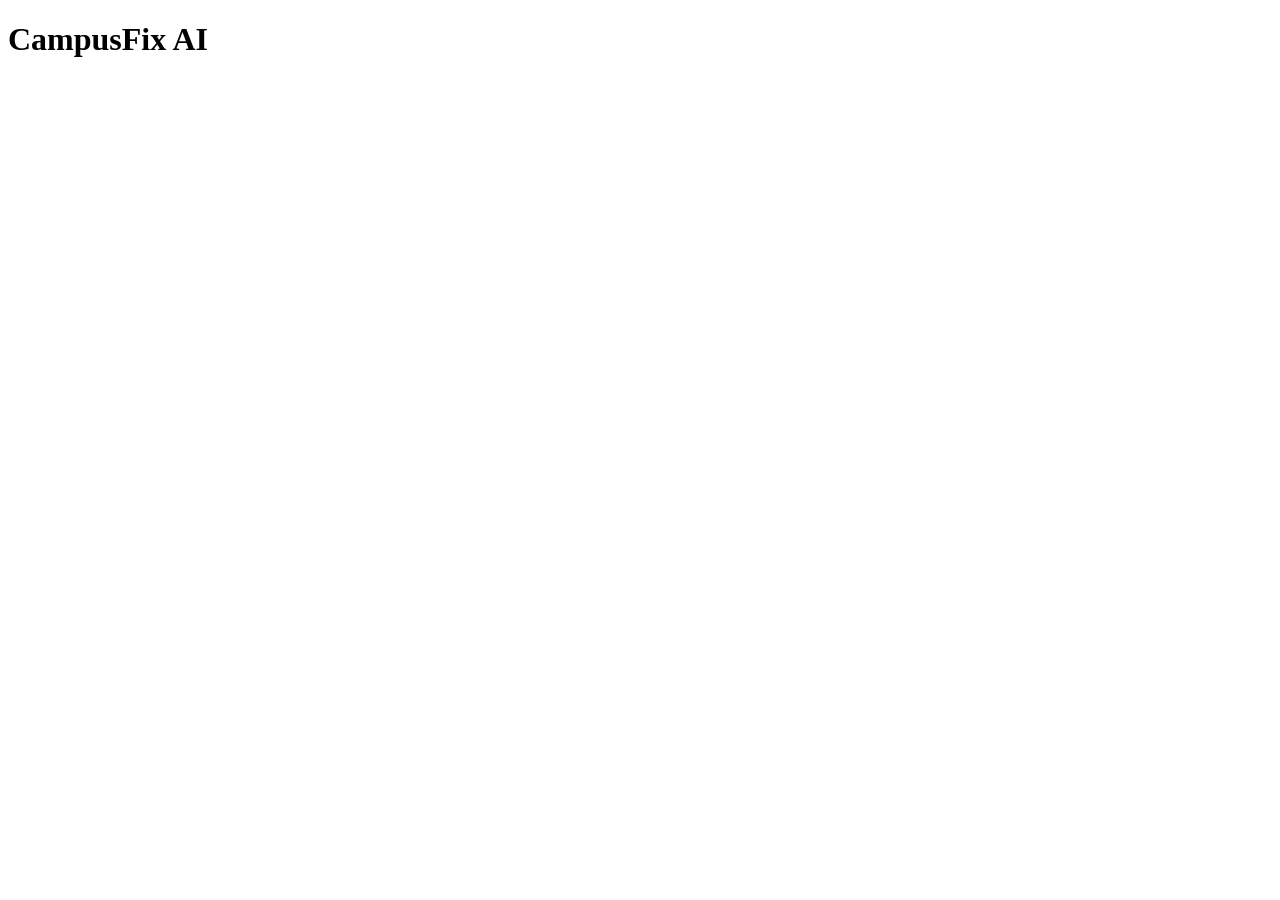
==== index.html @ f829cde6 "Initial folder structure" ====
<!DOCTYPE html>
<html lang="en">
<head>
    <meta charset="UTF-8">
    <meta name="viewport" content="width=device-width, initial-scale=1.0">
    <title>Document</title>
</head>
<body>
    <h1>CampusFix AI</h1>
</body>
</html>
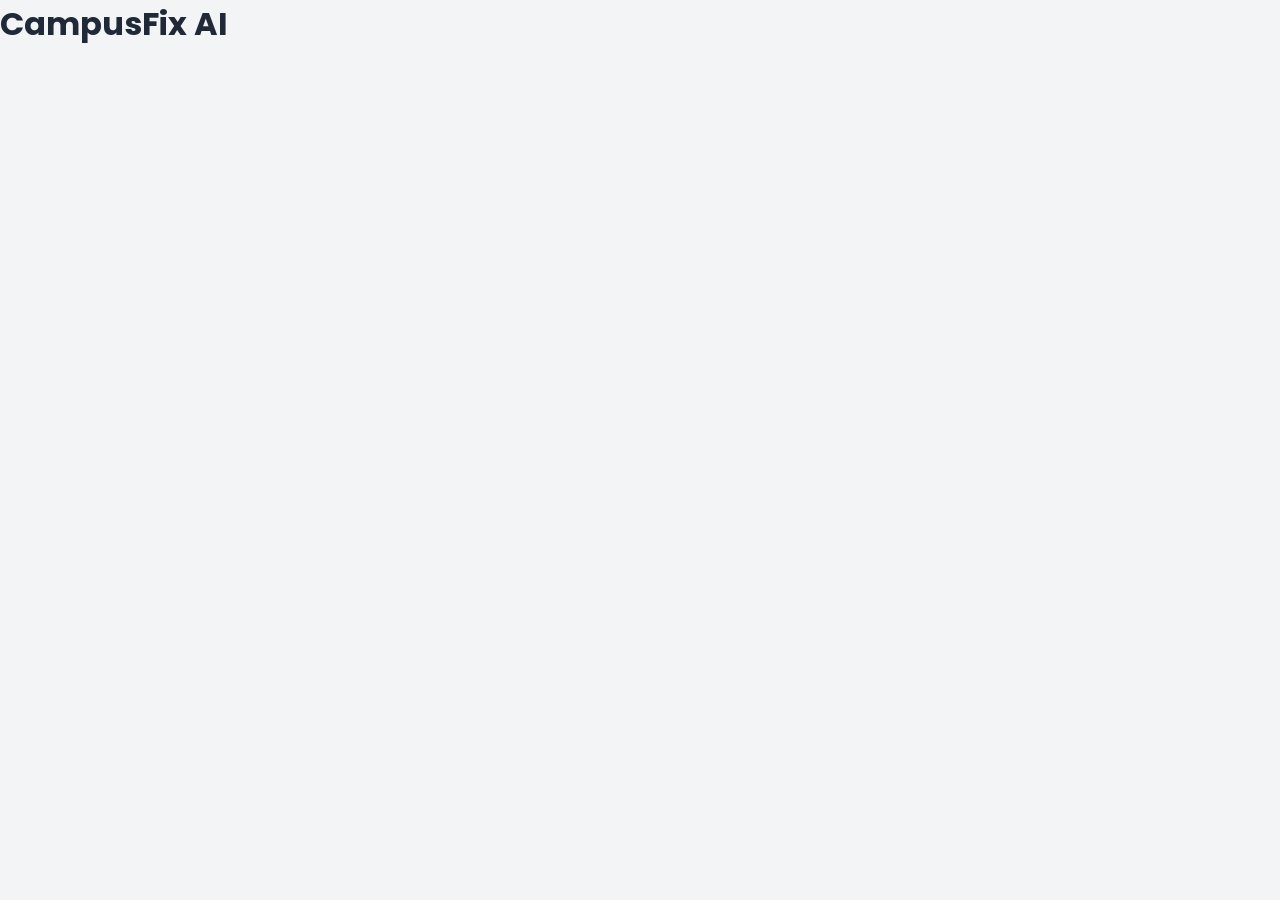
==== commit 30e432f8: "Add design base and font" ====
--- a/index.html
+++ b/index.html
@@ -3,7 +3,10 @@
 <head>
     <meta charset="UTF-8">
     <meta name="viewport" content="width=device-width, initial-scale=1.0">
-    <title>Document</title>
+    <title>CampusFix AI</title>
+    <link rel="preconnect" href="https://fonts.googleapis.com">
+<link href="https://fonts.googleapis.com/css2?family=Poppins:wght@400;500;600&display=swap" rel="stylesheet">
+<link rel="stylesheet" href="css/style.css">
 </head>
 <body>
     <h1>CampusFix AI</h1>
--- a/css/style.css
+++ b/css/style.css
@@ -0,0 +1,23 @@
+:root {
+  --primary: #2563eb;
+  --primary-dark: #1d4ed8;
+  --open: #f59e0b;
+  --progress: #3b82f6;
+  --resolved: #16a34a;
+  --critical: #dc2626;
+  --bg: #f3f4f6;
+  --text: #1f2937;
+  --white: #ffffff;
+}
+
+* {
+  margin: 0;
+  padding: 0;
+  box-sizing: border-box;
+}
+
+body {
+  font-family: 'Poppins', sans-serif;
+  background: var(--bg);
+  color: var(--text);
+}
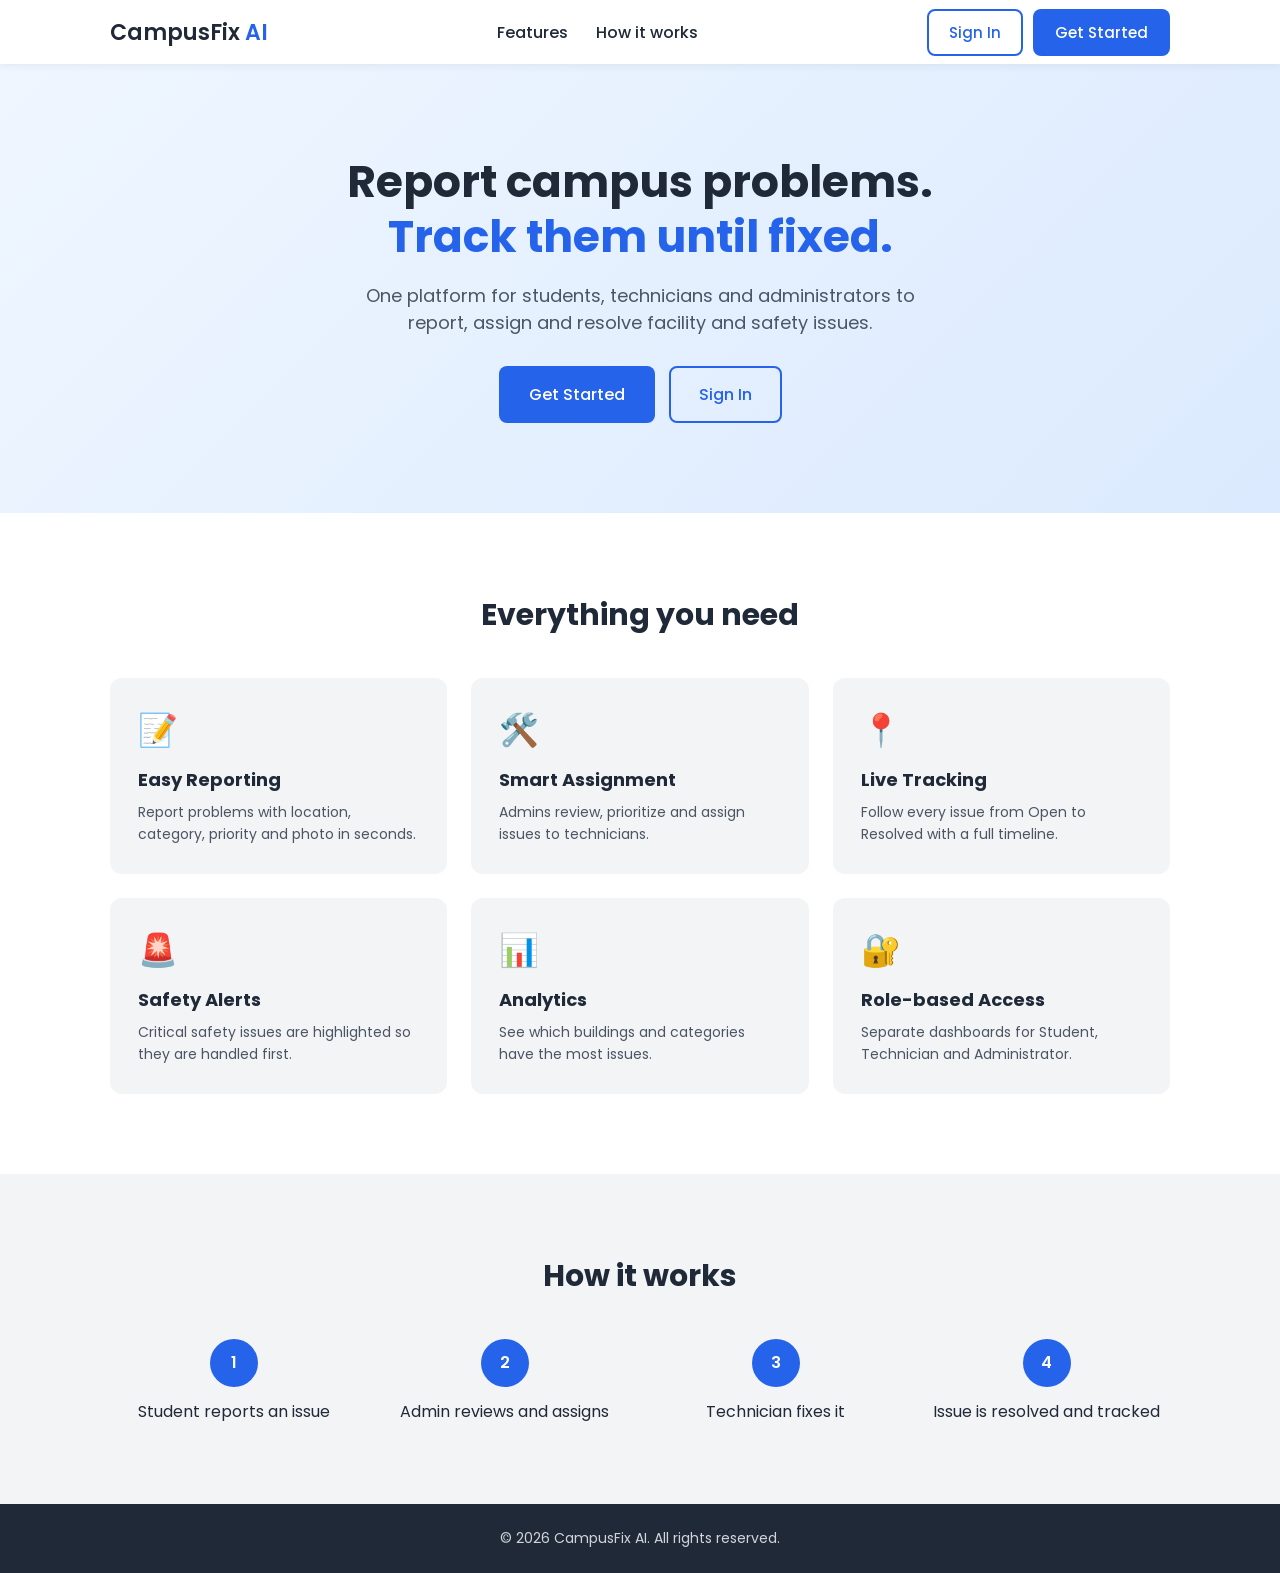
==== commit 7f7e0752: "Add landing page" ====
--- a/index.html
+++ b/index.html
@@ -9,6 +9,58 @@
 <link rel="stylesheet" href="css/style.css">
 </head>
 <body>
-    <h1>CampusFix AI</h1>
+    <header class="navbar">
+  <div class="container nav-inner">
+    <a href="index.html" class="logo">CampusFix <span>AI</span></a>
+    <nav class="nav-links">
+      <a href="#features">Features</a>
+      <a href="#how">How it works</a>
+    </nav>
+    <div class="nav-actions">
+      <a href="pages/login.html" class="btn btn-outline">Sign In</a>
+      <a href="pages/register.html" class="btn btn-primary">Get Started</a>
+    </div>
+  </div>
+</header>
+
+<section class="hero">
+  <div class="container hero-inner">
+    <h1>Report campus problems.<br><span>Track them until fixed.</span></h1>
+    <p>One platform for students, technicians and administrators to report, assign and resolve facility and safety issues.</p>
+    <div class="hero-actions">
+      <a href="pages/register.html" class="btn btn-primary btn-lg">Get Started</a>
+      <a href="pages/login.html" class="btn btn-outline btn-lg">Sign In</a>
+    </div>
+  </div>
+</section>
+<section class="features" id="features">
+  <div class="container">
+    <h2 class="section-title">Everything you need</h2>
+    <div class="feature-grid">
+      <div class="feature-card"><div class="icon">📝</div><h3>Easy Reporting</h3><p>Report problems with location, category, priority and photo in seconds.</p></div>
+      <div class="feature-card"><div class="icon">🛠️</div><h3>Smart Assignment</h3><p>Admins review, prioritize and assign issues to technicians.</p></div>
+      <div class="feature-card"><div class="icon">📍</div><h3>Live Tracking</h3><p>Follow every issue from Open to Resolved with a full timeline.</p></div>
+      <div class="feature-card"><div class="icon">🚨</div><h3>Safety Alerts</h3><p>Critical safety issues are highlighted so they are handled first.</p></div>
+      <div class="feature-card"><div class="icon">📊</div><h3>Analytics</h3><p>See which buildings and categories have the most issues.</p></div>
+      <div class="feature-card"><div class="icon">🔐</div><h3>Role-based Access</h3><p>Separate dashboards for Student, Technician and Administrator.</p></div>
+    </div>
+  </div>
+</section>
+
+<section class="how" id="how">
+  <div class="container">
+    <h2 class="section-title">How it works</h2>
+    <div class="steps">
+      <div class="step"><span>1</span><p>Student reports an issue</p></div>
+      <div class="step"><span>2</span><p>Admin reviews and assigns</p></div>
+      <div class="step"><span>3</span><p>Technician fixes it</p></div>
+      <div class="step"><span>4</span><p>Issue is resolved and tracked</p></div>
+    </div>
+  </div>
+</section>
+
+<footer class="footer">
+  <p>© 2026 CampusFix AI. All rights reserved.</p>
+</footer>
 </body>
 </html>
--- a/css/style.css
+++ b/css/style.css
@@ -20,4 +20,119 @@
   font-family: 'Poppins', sans-serif;
   background: var(--bg);
   color: var(--text);
+}
+.container {
+  width: 100%;
+  max-width: 1100px;
+  margin: 0 auto;
+  padding: 0 20px;
+}
+
+a { text-decoration: none; }
+
+/* Buttons */
+.btn {
+  display: inline-block;
+  padding: 10px 20px;
+  border-radius: 8px;
+  font-weight: 500;
+  font-size: 15px;
+  cursor: pointer;
+  border: 2px solid transparent;
+  transition: 0.2s;
+}
+.btn-primary { background: var(--primary); color: var(--white); }
+.btn-primary:hover { background: var(--primary-dark); }
+.btn-outline { border-color: var(--primary); color: var(--primary); background: transparent; }
+.btn-outline:hover { background: var(--primary); color: var(--white); }
+.btn-lg { padding: 14px 28px; font-size: 16px; }
+
+/* Navbar */
+.navbar {
+  background: var(--white);
+  box-shadow: 0 2px 8px rgba(0, 0, 0, 0.06);
+  position: sticky;
+  top: 0;
+  z-index: 100;
+}
+.nav-inner {
+  display: flex;
+  align-items: center;
+  justify-content: space-between;
+  height: 64px;
+}
+.logo { font-size: 22px; font-weight: 600; color: var(--text); }
+.logo span { color: var(--primary); }
+.nav-links { display: flex; gap: 28px; }
+.nav-links a { color: var(--text); font-weight: 500; }
+.nav-links a:hover { color: var(--primary); }
+.nav-actions { display: flex; gap: 10px; }
+
+/* Hero */
+.hero {
+  background: linear-gradient(135deg, #eff6ff, #dbeafe);
+  padding: 90px 0;
+  text-align: center;
+}
+.hero h1 { font-size: 44px; line-height: 1.25; margin-bottom: 18px; }
+.hero h1 span { color: var(--primary); }
+.hero p { max-width: 600px; margin: 0 auto 30px; font-size: 18px; color: #4b5563; }
+.hero-actions { display: flex; gap: 14px; justify-content: center; flex-wrap: wrap; }
+
+/* Sections */
+.section-title { text-align: center; font-size: 30px; margin-bottom: 40px; }
+
+/* Features */
+.features { padding: 80px 0; background: var(--white); }
+.feature-grid {
+  display: grid;
+  grid-template-columns: repeat(auto-fit, minmax(260px, 1fr));
+  gap: 24px;
+}
+.feature-card {
+  background: var(--bg);
+  padding: 28px;
+  border-radius: 12px;
+  transition: 0.2s;
+}
+.feature-card:hover { transform: translateY(-4px); box-shadow: 0 8px 20px rgba(0, 0, 0, 0.08); }
+.feature-card .icon { font-size: 32px; margin-bottom: 12px; }
+.feature-card h3 { margin-bottom: 8px; font-size: 18px; }
+.feature-card p { color: #4b5563; font-size: 14px; line-height: 1.6; }
+
+/* How it works */
+.how { padding: 80px 0; }
+.steps {
+  display: grid;
+  grid-template-columns: repeat(auto-fit, minmax(200px, 1fr));
+  gap: 24px;
+}
+.step { text-align: center; }
+.step span {
+  display: inline-flex;
+  align-items: center;
+  justify-content: center;
+  width: 48px;
+  height: 48px;
+  border-radius: 50%;
+  background: var(--primary);
+  color: var(--white);
+  font-weight: 600;
+  margin-bottom: 12px;
+}
+
+/* Footer */
+.footer {
+  background: var(--text);
+  color: #d1d5db;
+  text-align: center;
+  padding: 24px 0;
+  font-size: 14px;
+}
+
+/* Mobile */
+@media (max-width: 700px) {
+  .nav-links { display: none; }
+  .hero h1 { font-size: 30px; }
+  .hero { padding: 60px 0; }
 }
